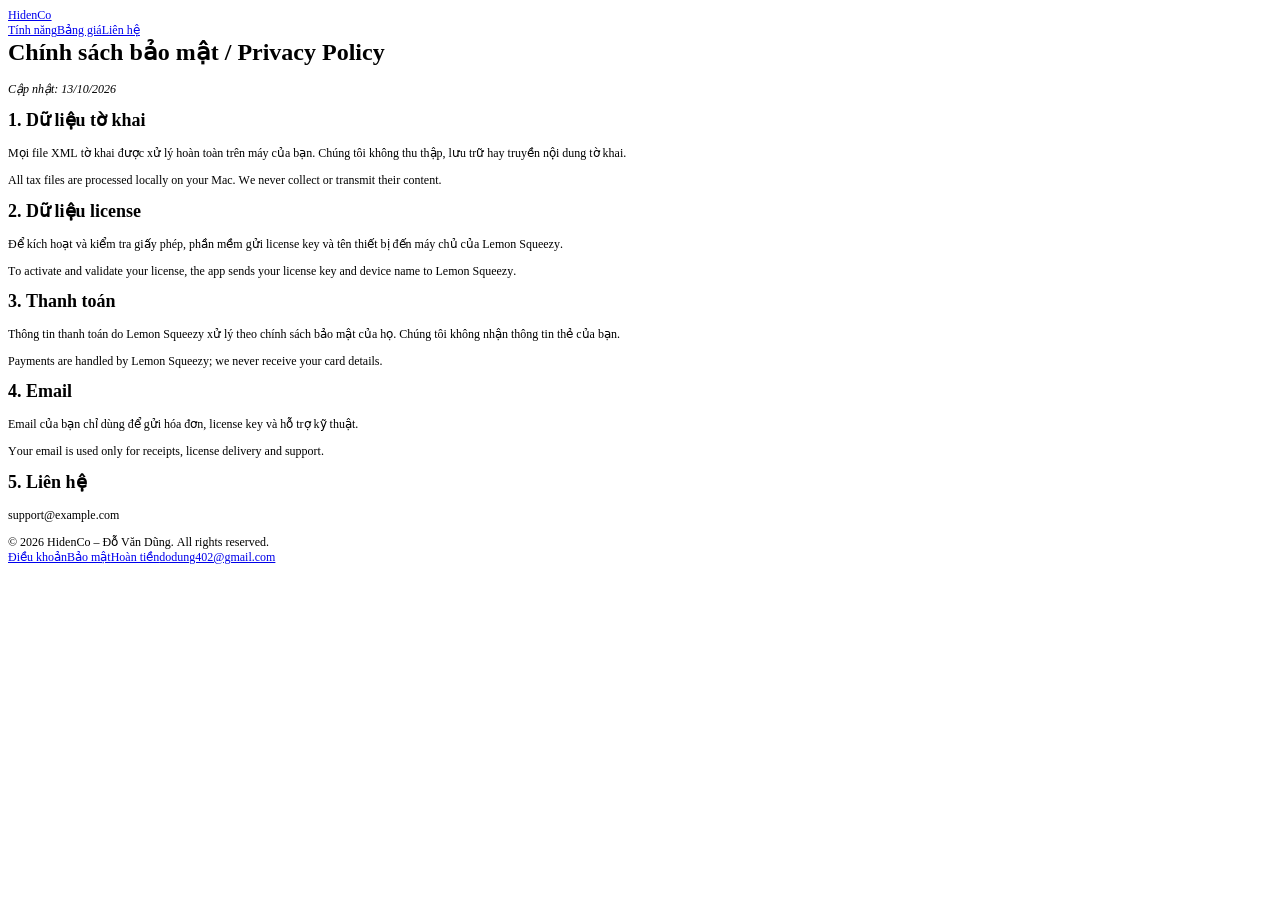
==== privacy.html @ 6f377a51 "Add files via upload" ====
<!DOCTYPE html PUBLIC "-//W3C//DTD HTML 4.01//EN" "http://www.w3.org/TR/html4/strict.dtd">
<html>
<head>
  <meta http-equiv="Content-Type" content="text/html; charset=utf-8">
  <meta http-equiv="Content-Style-Type" content="text/css">
  <title></title>
  <meta name="Description" content="Phần mềm macOS đọc, xem và in tờ khai thuế điện tử XML">
  <meta name="Generator" content="Cocoa HTML Writer">
  <meta name="CocoaVersion" content="2775.1">
  <style type="text/css">
    p.p1 {margin: 0.0px 0.0px 0.0px 0.0px; font: 12.0px Times; color: #0000e9; -webkit-text-stroke: #0000e9}
    p.p3 {margin: 0.0px 0.0px 12.0px 0.0px; font: 12.0px Times; -webkit-text-stroke: #000000}
    p.p5 {margin: 0.0px 0.0px 0.0px 0.0px; font: 12.0px Times; -webkit-text-stroke: #000000}
    span.s1 {text-decoration: underline ; font-kerning: none}
    span.s2 {font-kerning: none}
  </style>
</head>
<body>
<p class="p1"><span class="s1"><a href="file:///Users/dvdung402/Library/CloudStorage/OneDrive-HidenCo/Project%20Tao%20Cong%20Cu/Website/site/index.html">HidenCo</a></span></p>
<p class="p1"><span class="s1"><a href="file:///Users/dvdung402/Library/CloudStorage/OneDrive-HidenCo/Project%20Tao%20Cong%20Cu/Website/site/index.html#tinh-nang">Tính năng</a><a href="file:///Users/dvdung402/Library/CloudStorage/OneDrive-HidenCo/Project%20Tao%20Cong%20Cu/Website/site/index.html#bang-gia">Bảng giá</a><a href="file:///Users/dvdung402/Library/CloudStorage/OneDrive-HidenCo/Project%20Tao%20Cong%20Cu/Website/site/index.html#lien-he">Liên hệ</a></span></p>
<h1 style="margin: 0.0px 0.0px 16.1px 0.0px; font: 24.0px Times; -webkit-text-stroke: #000000"><span class="s2"><b>Chính sách bảo mật / Privacy Policy</b></span></h1>
<p class="p3"><span class="s2"><i>Cập nhật: 13/10/2026</i><i></i></span></p>
<h2 style="margin: 0.0px 0.0px 14.9px 0.0px; font: 18.0px Times; -webkit-text-stroke: #000000"><span class="s2"><b>1. Dữ liệu tờ khai</b></span></h2>
<p class="p3"><span class="s2">Mọi file XML tờ khai được xử lý hoàn toàn trên máy của bạn. Chúng tôi không thu thập, lưu trữ hay truyền nội dung tờ khai.</span></p>
<p class="p3"><span class="s2">All tax files are processed locally on your Mac. We never collect or transmit their content.</span></p>
<h2 style="margin: 0.0px 0.0px 14.9px 0.0px; font: 18.0px Times; -webkit-text-stroke: #000000"><span class="s2"><b>2. Dữ liệu license</b></span></h2>
<p class="p3"><span class="s2">Để kích hoạt và kiểm tra giấy phép, phần mềm gửi license key và tên thiết bị đến máy chủ của Lemon Squeezy.</span></p>
<p class="p3"><span class="s2">To activate and validate your license, the app sends your license key and device name to Lemon Squeezy.</span></p>
<h2 style="margin: 0.0px 0.0px 14.9px 0.0px; font: 18.0px Times; -webkit-text-stroke: #000000"><span class="s2"><b>3. Thanh toán</b></span></h2>
<p class="p3"><span class="s2">Thông tin thanh toán do Lemon Squeezy xử lý theo chính sách bảo mật của họ. Chúng tôi không nhận thông tin thẻ của bạn.</span></p>
<p class="p3"><span class="s2">Payments are handled by Lemon Squeezy; we never receive your card details.</span></p>
<h2 style="margin: 0.0px 0.0px 14.9px 0.0px; font: 18.0px Times; -webkit-text-stroke: #000000"><span class="s2"><b>4. Email</b></span></h2>
<p class="p3"><span class="s2">Email của bạn chỉ dùng để gửi hóa đơn, license key và hỗ trợ kỹ thuật.</span></p>
<p class="p3"><span class="s2">Your email is used only for receipts, license delivery and support.</span></p>
<h2 style="margin: 0.0px 0.0px 14.9px 0.0px; font: 18.0px Times; -webkit-text-stroke: #000000"><span class="s2"><b>5. Liên hệ</b></span></h2>
<p class="p3"><span class="s2">support@example.com</span></p>
<p class="p5"><span class="s2">© 2026 HidenCo – Đỗ Văn Dũng. All rights reserved.</span></p>
<p class="p1"><span class="s1"><a href="file:///Users/dvdung402/Library/CloudStorage/OneDrive-HidenCo/Project%20Tao%20Cong%20Cu/Website/site/terms.html">Điều khoản</a><a href="file:///Users/dvdung402/Library/CloudStorage/OneDrive-HidenCo/Project%20Tao%20Cong%20Cu/Website/site/privacy.html">Bảo mật</a><a href="file:///Users/dvdung402/Library/CloudStorage/OneDrive-HidenCo/Project%20Tao%20Cong%20Cu/Website/site/refund.html">Hoàn tiền</a>dodung402@gmail.com</span></p>
</body>
</html>
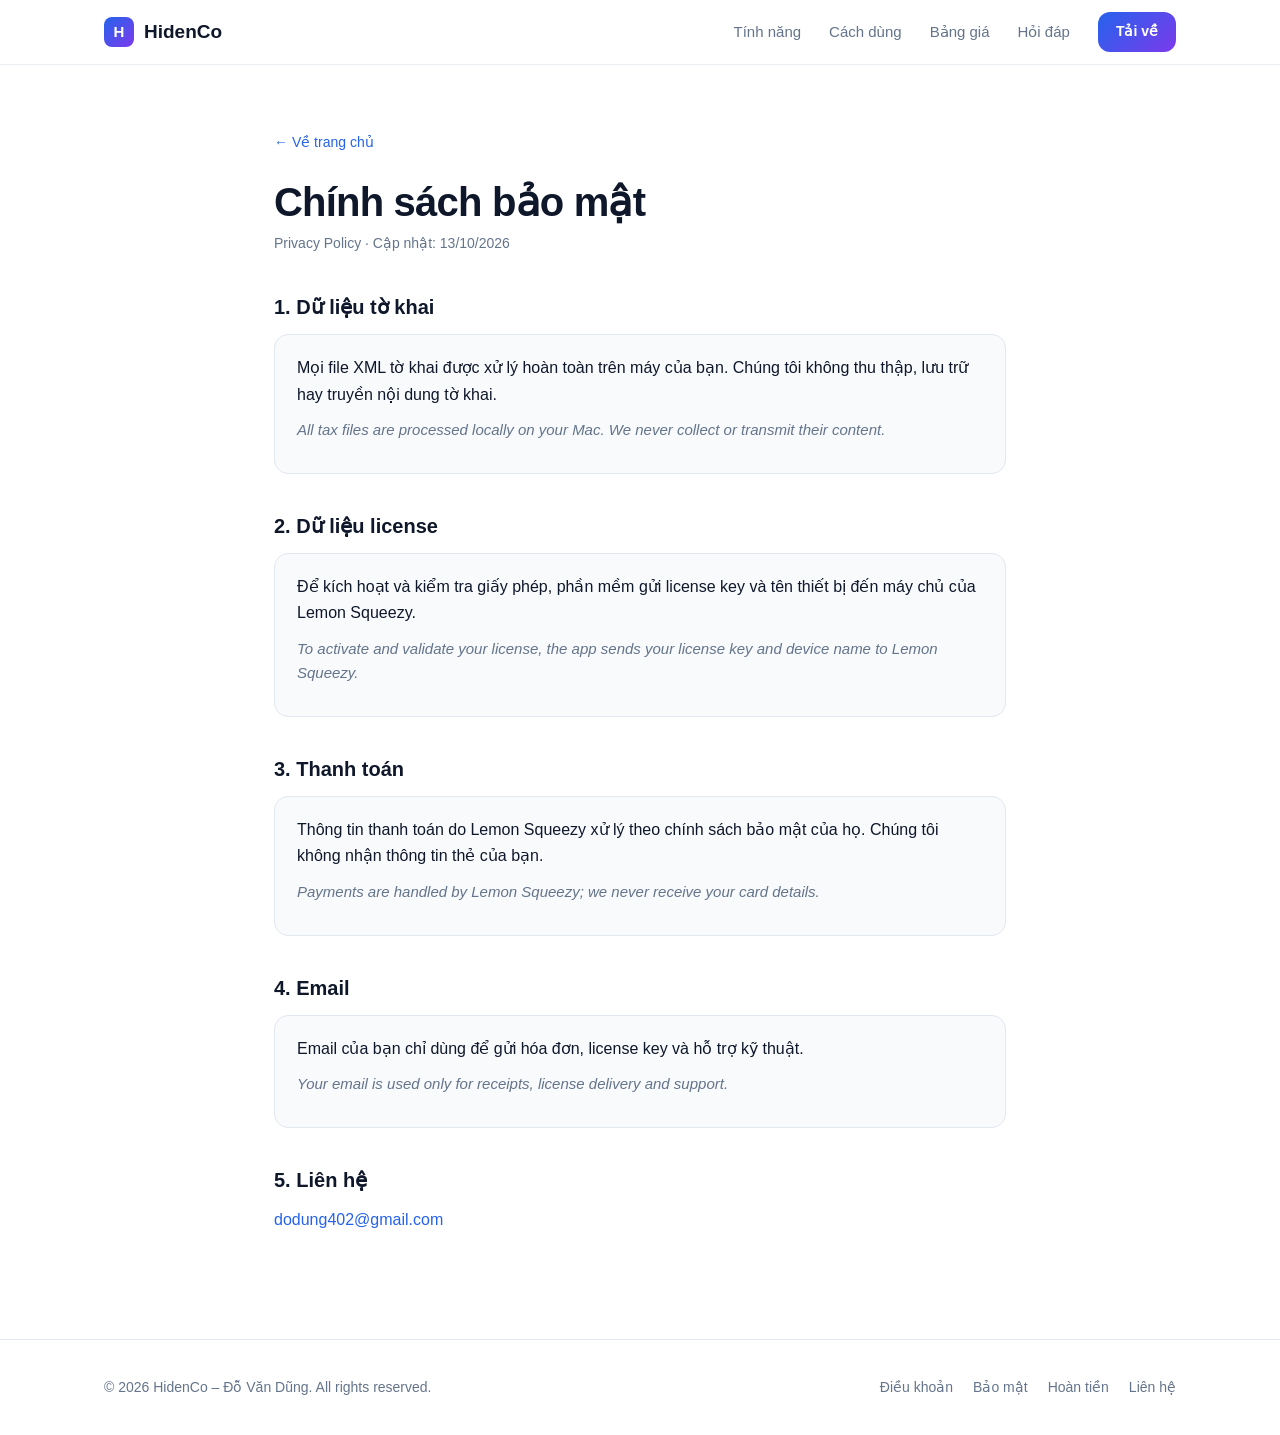
==== commit 10d15849: "Add files via upload" ====
--- a/privacy.html
+++ b/privacy.html
@@ -1,40 +1,36 @@
-<!DOCTYPE html PUBLIC "-//W3C//DTD HTML 4.01//EN" "http://www.w3.org/TR/html4/strict.dtd">
-<html>
+<!DOCTYPE html>
+<html lang="vi">
 <head>
-  <meta http-equiv="Content-Type" content="text/html; charset=utf-8">
-  <meta http-equiv="Content-Style-Type" content="text/css">
-  <title></title>
-  <meta name="Description" content="Phần mềm macOS đọc, xem và in tờ khai thuế điện tử XML">
-  <meta name="Generator" content="Cocoa HTML Writer">
-  <meta name="CocoaVersion" content="2775.1">
-  <style type="text/css">
-    p.p1 {margin: 0.0px 0.0px 0.0px 0.0px; font: 12.0px Times; color: #0000e9; -webkit-text-stroke: #0000e9}
-    p.p3 {margin: 0.0px 0.0px 12.0px 0.0px; font: 12.0px Times; -webkit-text-stroke: #000000}
-    p.p5 {margin: 0.0px 0.0px 0.0px 0.0px; font: 12.0px Times; -webkit-text-stroke: #000000}
-    span.s1 {text-decoration: underline ; font-kerning: none}
-    span.s2 {font-kerning: none}
-  </style>
+<meta charset="utf-8">
+<meta name="viewport" content="width=device-width, initial-scale=1">
+<title>Chính sách bảo mật | HidenCo</title>
+<meta name="description" content="iTaxViewer for Mac – phần mềm macOS đọc, xem, in PDF và xuất Excel tờ khai thuế điện tử XML.">
+<link rel="icon" href="data:image/svg+xml,<svg xmlns='http://www.w3.org/2000/svg' viewBox='0 0 100 100'><text y='.9em' font-size='90'>📄</text></svg>">
+<link rel="stylesheet" href="style.css">
 </head>
 <body>
-<p class="p1"><span class="s1"><a href="file:///Users/dvdung402/Library/CloudStorage/OneDrive-HidenCo/Project%20Tao%20Cong%20Cu/Website/site/index.html">HidenCo</a></span></p>
-<p class="p1"><span class="s1"><a href="file:///Users/dvdung402/Library/CloudStorage/OneDrive-HidenCo/Project%20Tao%20Cong%20Cu/Website/site/index.html#tinh-nang">Tính năng</a><a href="file:///Users/dvdung402/Library/CloudStorage/OneDrive-HidenCo/Project%20Tao%20Cong%20Cu/Website/site/index.html#bang-gia">Bảng giá</a><a href="file:///Users/dvdung402/Library/CloudStorage/OneDrive-HidenCo/Project%20Tao%20Cong%20Cu/Website/site/index.html#lien-he">Liên hệ</a></span></p>
-<h1 style="margin: 0.0px 0.0px 16.1px 0.0px; font: 24.0px Times; -webkit-text-stroke: #000000"><span class="s2"><b>Chính sách bảo mật / Privacy Policy</b></span></h1>
-<p class="p3"><span class="s2"><i>Cập nhật: 13/10/2026</i><i></i></span></p>
-<h2 style="margin: 0.0px 0.0px 14.9px 0.0px; font: 18.0px Times; -webkit-text-stroke: #000000"><span class="s2"><b>1. Dữ liệu tờ khai</b></span></h2>
-<p class="p3"><span class="s2">Mọi file XML tờ khai được xử lý hoàn toàn trên máy của bạn. Chúng tôi không thu thập, lưu trữ hay truyền nội dung tờ khai.</span></p>
-<p class="p3"><span class="s2">All tax files are processed locally on your Mac. We never collect or transmit their content.</span></p>
-<h2 style="margin: 0.0px 0.0px 14.9px 0.0px; font: 18.0px Times; -webkit-text-stroke: #000000"><span class="s2"><b>2. Dữ liệu license</b></span></h2>
-<p class="p3"><span class="s2">Để kích hoạt và kiểm tra giấy phép, phần mềm gửi license key và tên thiết bị đến máy chủ của Lemon Squeezy.</span></p>
-<p class="p3"><span class="s2">To activate and validate your license, the app sends your license key and device name to Lemon Squeezy.</span></p>
-<h2 style="margin: 0.0px 0.0px 14.9px 0.0px; font: 18.0px Times; -webkit-text-stroke: #000000"><span class="s2"><b>3. Thanh toán</b></span></h2>
-<p class="p3"><span class="s2">Thông tin thanh toán do Lemon Squeezy xử lý theo chính sách bảo mật của họ. Chúng tôi không nhận thông tin thẻ của bạn.</span></p>
-<p class="p3"><span class="s2">Payments are handled by Lemon Squeezy; we never receive your card details.</span></p>
-<h2 style="margin: 0.0px 0.0px 14.9px 0.0px; font: 18.0px Times; -webkit-text-stroke: #000000"><span class="s2"><b>4. Email</b></span></h2>
-<p class="p3"><span class="s2">Email của bạn chỉ dùng để gửi hóa đơn, license key và hỗ trợ kỹ thuật.</span></p>
-<p class="p3"><span class="s2">Your email is used only for receipts, license delivery and support.</span></p>
-<h2 style="margin: 0.0px 0.0px 14.9px 0.0px; font: 18.0px Times; -webkit-text-stroke: #000000"><span class="s2"><b>5. Liên hệ</b></span></h2>
-<p class="p3"><span class="s2">support@example.com</span></p>
-<p class="p5"><span class="s2">© 2026 HidenCo – Đỗ Văn Dũng. All rights reserved.</span></p>
-<p class="p1"><span class="s1"><a href="file:///Users/dvdung402/Library/CloudStorage/OneDrive-HidenCo/Project%20Tao%20Cong%20Cu/Website/site/terms.html">Điều khoản</a><a href="file:///Users/dvdung402/Library/CloudStorage/OneDrive-HidenCo/Project%20Tao%20Cong%20Cu/Website/site/privacy.html">Bảo mật</a><a href="file:///Users/dvdung402/Library/CloudStorage/OneDrive-HidenCo/Project%20Tao%20Cong%20Cu/Website/site/refund.html">Hoàn tiền</a>dodung402@gmail.com</span></p>
+<header><div class="wrap">
+  <a class="logo" href="index.html"><i>H</i>HidenCo</a>
+  <nav>
+    <a href="index.html#tinh-nang">Tính năng</a>
+    <a href="index.html#cach-dung">Cách dùng</a>
+    <a href="index.html#bang-gia">Bảng giá</a>
+    <a href="index.html#faq">Hỏi đáp</a>
+    <a class="btn pri" href="index.html#tai-ve">Tải về</a>
+  </nav>
+</div></header>
+<main class="doc">
+<a class="back" href="index.html">← Về trang chủ</a>
+<h1>Chính sách bảo mật</h1><p class="date">Privacy Policy · Cập nhật: 13/10/2026</p>
+<h2>1. Dữ liệu tờ khai</h2><div class="box"><p>Mọi file XML tờ khai được xử lý hoàn toàn trên máy của bạn. Chúng tôi không thu thập, lưu trữ hay truyền nội dung tờ khai.</p><p class="en">All tax files are processed locally on your Mac. We never collect or transmit their content.</p></div>
+<h2>2. Dữ liệu license</h2><div class="box"><p>Để kích hoạt và kiểm tra giấy phép, phần mềm gửi license key và tên thiết bị đến máy chủ của Lemon Squeezy.</p><p class="en">To activate and validate your license, the app sends your license key and device name to Lemon Squeezy.</p></div>
+<h2>3. Thanh toán</h2><div class="box"><p>Thông tin thanh toán do Lemon Squeezy xử lý theo chính sách bảo mật của họ. Chúng tôi không nhận thông tin thẻ của bạn.</p><p class="en">Payments are handled by Lemon Squeezy; we never receive your card details.</p></div>
+<h2>4. Email</h2><div class="box"><p>Email của bạn chỉ dùng để gửi hóa đơn, license key và hỗ trợ kỹ thuật.</p><p class="en">Your email is used only for receipts, license delivery and support.</p></div>
+<h2>5. Liên hệ</h2><p><a href="mailto:dodung402@gmail.com">dodung402@gmail.com</a></p>
+</main>
+<footer><div class="wrap">
+  <span>© 2026 HidenCo – Đỗ Văn Dũng. All rights reserved.</span>
+  <span><a href="terms.html">Điều khoản</a><a href="privacy.html">Bảo mật</a><a href="refund.html">Hoàn tiền</a><a href="mailto:dodung402@gmail.com">Liên hệ</a></span>
+</div></footer>
 </body>
 </html>
--- a/style.css
+++ b/style.css
@@ -0,0 +1,90 @@
+:root{--p:#2563eb;--p2:#7c3aed;--d:#0f172a;--g:#64748b;--l:#e2e8f0;--bg:#f8fafc;--r:16px}
+*{box-sizing:border-box}html{scroll-behavior:smooth;scroll-padding-top:80px}
+body{margin:0;font-family:-apple-system,BlinkMacSystemFont,"SF Pro Text","Segoe UI",Roboto,sans-serif;color:var(--d);line-height:1.65;-webkit-font-smoothing:antialiased}
+a{color:var(--p);text-decoration:none}.wrap{max-width:1120px;margin:0 auto;padding:0 24px}
+/* Header */
+header{position:sticky;top:0;z-index:50;background:rgba(255,255,255,.8);backdrop-filter:saturate(180%) blur(16px);-webkit-backdrop-filter:saturate(180%) blur(16px);border-bottom:1px solid rgba(226,232,240,.7)}
+header .wrap{display:flex;justify-content:space-between;align-items:center;height:64px}
+.logo{display:flex;align-items:center;gap:10px;font-weight:700;font-size:19px;color:var(--d)}
+.logo i{width:30px;height:30px;border-radius:8px;background:linear-gradient(135deg,var(--p),var(--p2));display:grid;place-items:center;color:#fff;font-style:normal;font-size:15px}
+nav{display:flex;align-items:center;gap:28px}nav a{color:var(--g);font-size:15px;font-weight:500}nav a:hover{color:var(--d)}
+nav .btn{padding:8px 18px;font-size:14px;color:#fff}
+/* Buttons */
+.btn{display:inline-flex;align-items:center;gap:8px;background:var(--d);color:#fff;padding:13px 26px;border-radius:12px;font-weight:600;font-size:16px;transition:.2s}
+.btn:hover{transform:translateY(-1px);box-shadow:0 8px 20px rgba(15,23,42,.18)}
+.btn.pri{background:linear-gradient(135deg,var(--p),var(--p2))}
+.btn.o{background:#fff;color:var(--d);border:1px solid var(--l)}
+/* Hero */
+.hero{position:relative;text-align:center;padding:88px 0 40px;overflow:hidden}
+.hero:before{content:"";position:absolute;inset:-200px 0 auto;height:700px;background:radial-gradient(600px 300px at 30% 30%,rgba(37,99,235,.15),transparent),radial-gradient(600px 300px at 70% 20%,rgba(124,58,237,.14),transparent);z-index:-1}
+.badge{display:inline-block;padding:6px 14px;border-radius:999px;background:#fff;border:1px solid var(--l);font-size:13px;color:var(--g);margin-bottom:22px}
+.badge b{color:var(--p)}
+.hero h1{font-size:clamp(34px,5.5vw,60px);line-height:1.1;letter-spacing:-.03em;margin:0 0 18px}
+.grad{background:linear-gradient(135deg,var(--p),var(--p2));-webkit-background-clip:text;background-clip:text;color:transparent}
+.hero p.lead{font-size:clamp(17px,2vw,20px);color:var(--g);max-width:680px;margin:0 auto 32px}
+.cta{display:flex;gap:12px;justify-content:center;flex-wrap:wrap}
+.note{font-size:13px;color:var(--g);margin-top:14px}
+/* Mac window mock */
+.mac{max-width:960px;margin:56px auto 0;border-radius:14px;background:#fff;border:1px solid var(--l);box-shadow:0 30px 80px rgba(15,23,42,.18);overflow:hidden;text-align:left}
+.mac .bar{display:flex;align-items:center;gap:8px;padding:12px 16px;border-bottom:1px solid #eef0f3;background:#fafafa}
+.mac .bar span{width:12px;height:12px;border-radius:50%}.r{background:#ff5f57}.y{background:#febc2e}.gr{background:#28c840}
+.mac .bar b{margin-left:12px;font-size:13px;color:#333}
+.tool{display:flex;gap:8px;padding:10px 16px;border-bottom:1px solid #eef0f3;font-size:12px;color:#555;flex-wrap:wrap}
+.tool em{font-style:normal;padding:5px 12px;border-radius:7px;background:#f1f3f5}.tool em.on{background:#e7ecf7;color:var(--d)}
+.tool .sp{flex:1}.tool small{color:#999;align-self:center}
+.paper{padding:28px;background:#eef1f5}
+.sheet{max-width:620px;margin:0 auto;background:#fff;padding:28px 34px;border-radius:4px;box-shadow:0 2px 10px rgba(0,0,0,.06);font-family:"Times New Roman",serif;font-size:12px;color:#222}
+.sheet h4{text-align:center;margin:0 0 4px;font-size:14px}.sheet .c{text-align:center;color:#555;margin:0 0 14px}
+.sheet table{width:100%;border-collapse:collapse}.sheet td,.sheet th{border:1px solid #bbb;padding:4px 6px}.sheet th{background:#f3f4f6}.sheet td:last-child{text-align:right}
+/* Sections */
+section{padding:96px 0}.alt{background:var(--bg)}
+.head{text-align:center;max-width:640px;margin:0 auto 52px}
+.head small{color:var(--p);font-weight:700;letter-spacing:.08em;text-transform:uppercase;font-size:13px}
+.head h2{font-size:clamp(28px,3.5vw,40px);letter-spacing:-.02em;margin:8px 0 12px;line-height:1.2}.head p{color:var(--g);margin:0;font-size:17px}
+.grid{display:grid;grid-template-columns:repeat(3,1fr);gap:20px}
+.card{background:#fff;border:1px solid var(--l);border-radius:var(--r);padding:28px;transition:.2s}
+.card:hover{transform:translateY(-3px);box-shadow:0 16px 40px rgba(15,23,42,.08)}
+.ic{width:46px;height:46px;border-radius:12px;display:grid;place-items:center;font-size:22px;background:linear-gradient(135deg,#eff6ff,#f5f3ff);margin-bottom:16px}
+.card h3{margin:0 0 6px;font-size:18px}.card p{margin:0;color:var(--g);font-size:15px}
+/* Steps */
+.steps{display:grid;grid-template-columns:repeat(3,1fr);gap:20px;counter-reset:s}
+.step{position:relative;padding:28px;border-radius:var(--r);background:#fff;border:1px solid var(--l)}
+.step:before{counter-increment:s;content:counter(s);width:34px;height:34px;border-radius:50%;display:grid;place-items:center;background:var(--d);color:#fff;font-weight:700;margin-bottom:14px}
+.step h3{margin:0 0 6px;font-size:17px}.step p{margin:0;color:var(--g);font-size:15px}
+/* Pricing */
+.plans{display:grid;grid-template-columns:repeat(2,minmax(0,380px));gap:24px;justify-content:center}
+.plan{position:relative;background:#fff;border:1px solid var(--l);border-radius:20px;padding:34px;display:flex;flex-direction:column}
+.plan.hl{border:2px solid transparent;background:linear-gradient(#fff,#fff) padding-box,linear-gradient(135deg,var(--p),var(--p2)) border-box;box-shadow:0 20px 50px rgba(37,99,235,.15)}
+.tag{position:absolute;top:-13px;left:50%;transform:translateX(-50%);background:linear-gradient(135deg,var(--p),var(--p2));color:#fff;font-size:12px;font-weight:700;padding:5px 14px;border-radius:999px;white-space:nowrap}
+.plan h3{margin:0;font-size:18px}.plan .sub{color:var(--g);font-size:14px;margin:4px 0 0}
+.price{font-size:42px;font-weight:800;letter-spacing:-.02em;margin:18px 0 4px}.price span{font-size:16px;color:var(--g);font-weight:500}
+.save{color:#16a34a;font-size:14px;font-weight:600;min-height:21px}
+.plan ul{list-style:none;padding:0;margin:20px 0 28px;flex:1}.plan li{padding:7px 0 7px 28px;position:relative;font-size:15px}
+.plan li:before{content:"✓";position:absolute;left:0;top:7px;width:19px;height:19px;border-radius:50%;background:#dcfce7;color:#16a34a;font-size:11px;font-weight:800;display:grid;place-items:center}
+.plan .btn{justify-content:center}
+.pay{text-align:center;color:var(--g);font-size:14px;margin-top:28px}
+/* FAQ */
+.faq{max-width:760px;margin:0 auto}
+details{background:#fff;border:1px solid var(--l);border-radius:14px;padding:18px 22px;margin-bottom:12px}
+summary{cursor:pointer;font-weight:600;list-style:none;display:flex;justify-content:space-between}summary::-webkit-details-marker{display:none}
+summary:after{content:"+";color:var(--g);font-size:20px;line-height:1}details[open] summary:after{content:"–"}
+details p{color:var(--g);margin:10px 0 0}
+/* Download band */
+.band{border-radius:24px;padding:56px 32px;text-align:center;color:#fff;background:linear-gradient(135deg,#1e3a8a,#5b21b6)}
+.band h2{font-size:clamp(26px,3.5vw,38px);margin:0 0 10px}.band p{opacity:.85;margin:0 0 28px}
+.band .btn{background:#fff;color:var(--d)}.band .btn.o{background:transparent;color:#fff;border-color:rgba(255,255,255,.4)}
+.contact{text-align:center;margin-top:48px;color:var(--g)}
+/* Footer */
+footer{border-top:1px solid var(--l);padding:36px 0;color:var(--g);font-size:14px}
+footer .wrap{display:flex;justify-content:space-between;flex-wrap:wrap;gap:12px}footer a{margin-left:20px;color:var(--g)}footer a:hover{color:var(--d)}
+/* Legal pages */
+.doc{max-width:780px;margin:0 auto;padding:64px 24px 96px}
+.doc h1{font-size:clamp(28px,4vw,40px);letter-spacing:-.02em;margin:0 0 6px;line-height:1.2}
+.doc .date{color:var(--g);font-size:14px;margin:0 0 36px}
+.doc h2{font-size:20px;margin:36px 0 10px}.doc p{margin:0 0 10px}
+.en{color:var(--g);font-style:italic;font-size:15px}
+.box{background:var(--bg);border:1px solid var(--l);border-radius:14px;padding:20px 22px;margin:0 0 16px}
+.back{display:inline-block;margin-bottom:24px;font-size:14px}
+/* Responsive */
+@media(max-width:860px){.grid,.steps{grid-template-columns:1fr 1fr}.plans{grid-template-columns:1fr}nav a:not(.btn){display:none}}
+@media(max-width:560px){.grid,.steps{grid-template-columns:1fr}section{padding:64px 0}.paper{padding:12px}.sheet{padding:16px}footer .wrap{flex-direction:column}footer a{margin:0 16px 0 0}}
